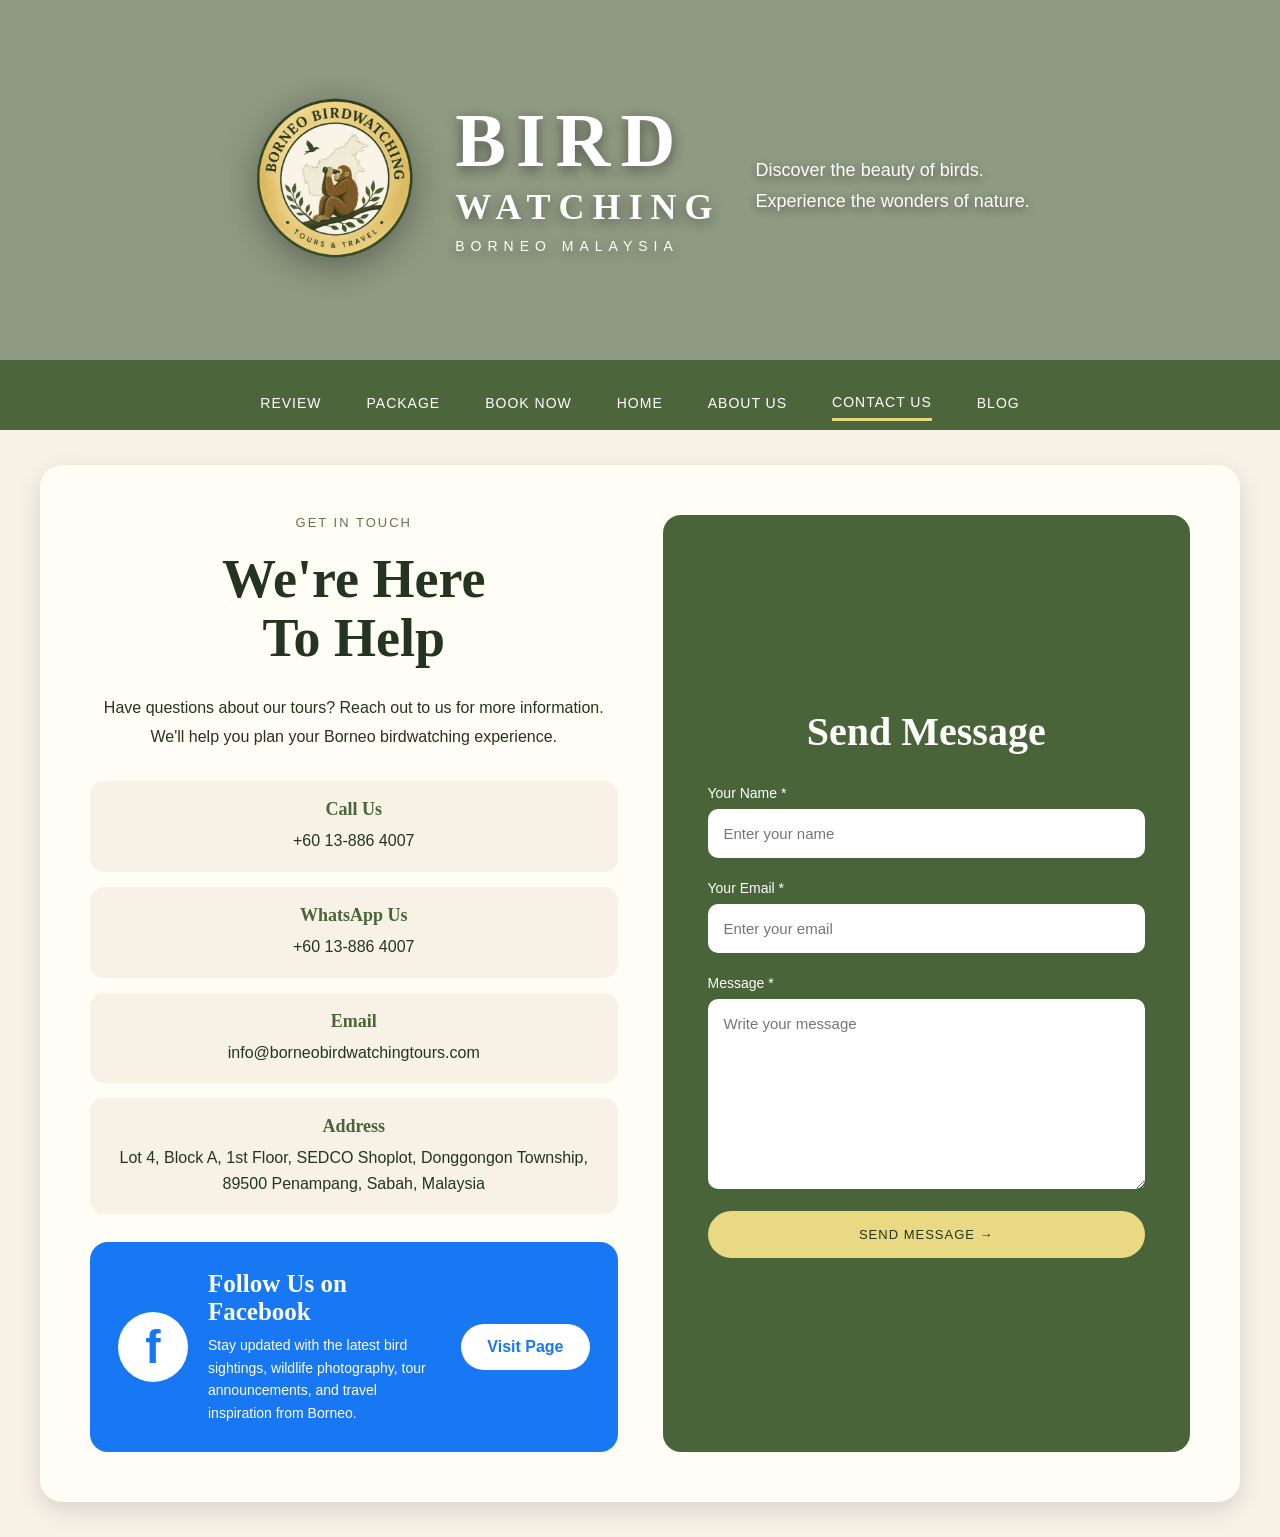
==== contact.html @ b9b0c419 "Add files via upload" ====
<!DOCTYPE html>
<html lang="en">

<head>
    <meta charset="UTF-8">
    <title>Borneo Bird Tour - Contact Us</title>

    <link rel="stylesheet" href="css/global.css">
    <link rel="stylesheet" href="css/contact.css">
</head>

<body>

<header class="hero">
	
	<video autoplay muted loop playsinline class="hero-video"> <source src="https://res.cloudinary.com/hu4hzhgm/video/upload/q_auto,f_auto/homevideo_pj1fxk.mp4" type="video/mp4"> 
	</video>

    <div class="green-overlay"></div>

    <div class="hero-content">
        <div class="brand">

            <img src="images/companylogo.png"
                 alt="Borneo Birdwatching Logo"
                 class="company-logo">

            <div class="brand-text">
                <h1>BIRD</h1>
                <h2>WATCHING</h2>
                <p>BORNEO MALAYSIA</p>
            </div>

            <div class="hero-text">
                <p>Discover the beauty of birds.</p>
                <p>Experience the wonders of nature.</p>
            </div>

        </div>
    </div>

</header>

<nav class="navbar">
    <a href="review.html">Review</a>
    <a href="package.html">Package</a>
    <a href="booknow.html">Book Now</a>
    <a href="index.html">Home</a>
    <a href="about.html">About Us</a>
    <a href="contact.html" class="active">Contact Us</a>
    <a href="blog.html">Blog</a>
</nav>

<main class="main-container">

    <section class="contact-wrapper">

        <div class="contact-info">

            <p class="small-title">GET IN TOUCH</p>

            <h2>We're Here<br>To Help</h2>

            <p class="contact-intro">
                Have questions about our tours?
                Reach out to us for more information.
                We'll help you plan your Borneo birdwatching experience.
            </p>

            <div class="contact-detail">
                <h3>Call Us</h3>
                <p>+60 13-886 4007</p>
            </div>

            <div class="contact-detail">
                <h3>WhatsApp Us</h3>
                <p>+60 13-886 4007</p>
            </div>

            <div class="contact-detail">
                <h3>Email</h3>
                <p>info@borneobirdwatchingtours.com</p>
            </div>

            <div class="contact-detail">
                <h3>Address</h3>
                <p>
                    Lot 4, Block A, 1st Floor,
                    SEDCO Shoplot,
                    Donggongon Township,
                    89500 Penampang,
                    Sabah, Malaysia
                </p>
            </div>

            <div class="facebook-banner">

                <div class="facebook-left">
                    <div class="facebook-icon">f</div>

                    <div>
                        <h3>Follow Us on Facebook</h3>

                        <p>
                            Stay updated with the latest bird sightings,
                            wildlife photography, tour announcements,
                            and travel inspiration from Borneo.
                        </p>
                    </div>
                </div>

                <a href="https://www.facebook.com/sabahguides"
                   target="_blank"
                   class="facebook-btn">
                    Visit Page
                </a>

            </div>

        </div>

        <div class="contact-form-box">

            <h2>Send Message</h2>

            <form action="https://formspree.io/f/mkolpelr" method="POST">

                <input type="hidden" name="_subject" value="New Contact Form Submission">

                <label>Your Name *</label>
                <input
                    type="text"
                    name="name"
                    placeholder="Enter your name"
                    required>

                <label>Your Email *</label>
                <input
                    type="email"
                    name="email"
                    placeholder="Enter your email"
                    required>

                <label>Message *</label>
                <textarea
                    name="message"
                    placeholder="Write your message"
                    required></textarea>

                <button type="submit" class="main-btn">
                    Send Message →
                </button>

            </form>

        </div>

    </section>

</main>

<script src="js/script.js"></script>

</body>
</html>
---- css/global.css ----
* {
    margin: 0;
    padding: 0;
    box-sizing: border-box;
}

body {
    font-family: Georgia, serif;
    background: #f7f1e6;
    color: #24351f;
}

/* HERO */

.hero {
    width: 100%;
    height: 360px;
    position: relative;
    overflow: hidden;
}

.hero-video {
    width: 100%;
    height: 100%;
    object-fit: cover;
    display: block;
}

.green-overlay {
    position: absolute;
    inset: 0;
    background: rgba(48, 75, 39, 0.52);
}

.hero-content {
    position: absolute;
    inset: 0;
    padding: 35px 70px;
    color: white;

    display: flex;
    justify-content: center;
    align-items: center;
}

/* BRAND AREA */

.brand {
    display: flex;
    align-items: center;
    justify-content: center;
    gap: 35px;
}

.company-logo {
    width: 170px;
    height: 170px;
    object-fit: contain;
    filter: drop-shadow(0 8px 18px rgba(0,0,0,0.35));
}

.brand-right {
    text-align: left;
}

.brand-text h1 {
    font-size: 76px;
    letter-spacing: 10px;
    line-height: 0.9;
    color: white;
    text-shadow: 0 4px 14px rgba(0,0,0,0.45);
}

.brand-text h2 {
    margin-top: 12px;
    font-size: 36px;
    letter-spacing: 8px;
    color: white;
    text-shadow: 0 4px 14px rgba(0,0,0,0.45);
}

.brand-text p {
    margin-top: 10px;
    font-family: Arial, sans-serif;
    letter-spacing: 6px;
    font-size: 14px;
    color: white;
    text-shadow: 0 4px 14px rgba(0,0,0,0.45);
}

.hero-text {
    margin-top: 12px;
    font-family: Arial, sans-serif;
    font-size: 18px;
    line-height: 1.7;
    color: white;
    text-shadow: 0 3px 10px rgba(0,0,0,0.45);
}

/* NAVBAR */

.navbar {
    width: 100%;
    min-height: 70px;
    background: rgba(74, 98, 57, 0.98);
    display: flex;
    justify-content: center;
    align-items: center;
    gap: 45px;
    font-family: Arial, sans-serif;
}

.navbar a {
    color: white;
    text-decoration: none;
    text-transform: uppercase;
    font-size: 14px;
    letter-spacing: 1px;
    padding: 24px 0 8px;
}

.navbar a:hover,
.navbar .active {
    border-bottom: 3px solid #e9d982;
}

/* MAIN CONTAINER */

.main-container {
    max-width: 1400px;
    margin: 35px auto;
    padding: 0 40px;
}

/* SMALL TITLE */

.small-title {
    font-family: Arial, sans-serif;
    font-size: 13px;
    letter-spacing: 2px;
    color: #60784c;
    margin-bottom: 20px;
}

/* SHARED BUTTON */

.main-btn {
    display: inline-block;
    background: #496438;
    color: white;
    text-decoration: none;
    padding: 16px 32px;
    border-radius: 30px;
    font-family: Arial, sans-serif;
    text-transform: uppercase;
    font-size: 13px;
    letter-spacing: 1px;
    border: none;
    cursor: pointer;
}

.main-btn:hover {
    background: #324824;
}

/* SHARED ENDING SECTION */

.ending-section {
    margin-top: 40px;
    padding: 70px 40px;
    text-align: center;
    background: #496438;
    color: white;
    border-radius: 18px;
    box-shadow: 0 8px 25px rgba(0,0,0,0.12);
}

.ending-section h2 {
    font-size: 48px;
    margin-bottom: 20px;
}

.ending-section p {
    max-width: 650px;
    margin: 0 auto 30px;
    font-family: Arial, sans-serif;
    font-size: 17px;
    line-height: 1.7;
}

.ending-section .main-btn {
    background: #e9d982;
    color: #24351f;
}

.ending-section .main-btn:hover {
    background: #d8c768;
}

/* MOBILE */

@media (max-width: 900px) {
    .hero {
        height: 320px;
    }

    .hero-content {
        padding: 30px 25px;
    }

    .brand {
        gap: 22px;
    }

    .company-logo {
        width: 110px;
        height: 110px;
    }

    .brand-text h1 {
        font-size: 54px;
        letter-spacing: 6px;
    }

    .brand-text h2 {
        font-size: 25px;
        letter-spacing: 5px;
    }

    .brand-text p {
        font-size: 11px;
        letter-spacing: 3px;
    }

    .hero-text {
        font-size: 14px;
        line-height: 1.5;
    }

    .navbar {
        min-height: auto;
        flex-wrap: nowrap;
        overflow-x: auto;
        justify-content: flex-start;
        gap: 28px;
        padding: 16px 25px;
        scrollbar-width: none;
    }

    .navbar::-webkit-scrollbar {
        display: none;
    }

    .navbar a {
        flex: 0 0 auto;
        padding: 8px 0;
        font-size: 12px;
        white-space: nowrap;
    }

    .main-container {
        padding: 0 25px;
    }

    .ending-section {
        padding: 55px 30px;
    }

    .ending-section h2 {
        font-size: 36px;
    }

    .ending-section p {
        font-size: 15px;
    }
}

@media (max-width: 500px) {
    .hero {
        height: 260px;
    }

    .hero-content {
        padding: 22px 18px;
    }

    .brand {
        gap: 14px;
    }

    .company-logo {
        width: 75px;
        height: 75px;
    }

    .brand-text h1 {
        font-size: 38px;
        letter-spacing: 4px;
    }

    .brand-text h2 {
        margin-top: 6px;
        font-size: 18px;
        letter-spacing: 3px;
    }

    .brand-text p {
        margin-top: 6px;
        font-size: 9px;
        letter-spacing: 2px;
    }

    .hero-text {
        margin-top: 8px;
        font-size: 11px;
        line-height: 1.5;
    }

    .navbar {
        gap: 24px;
        padding: 14px 22px;
    }

    .navbar a {
        font-size: 10px;
    }

    .main-container {
        padding: 0 18px;
    }

    .ending-section {
        padding: 45px 22px;
    }

    .ending-section h2 {
        font-size: 30px;
    }
}
---- css/contact.css ----
/* CONTACT PAGE */

.contact-wrapper {
    background: #fffdf6;
    border-radius: 22px;
    padding: 50px;
    display: grid;
    grid-template-columns: 1fr 1fr;
    gap: 45px;
    align-items: stretch;
    box-shadow: 0 8px 25px rgba(0,0,0,0.12);
}

/* LEFT SIDE */

.contact-info {
    text-align: center;
}

.contact-info h2 {
    font-size: 54px;
    line-height: 1.1;
    margin-bottom: 25px;
}

.contact-intro {
    max-width: 530px;
    margin: 0 auto 30px;
    font-family: Arial, sans-serif;
    font-size: 16px;
    line-height: 1.8;
}

.contact-detail {
    background: #f7f1e6;
    padding: 18px 22px;
    border-radius: 14px;
    margin-bottom: 15px;
    text-align: center;
    transition: 0.3s;
}

.contact-detail:hover {
    transform: translateY(-3px);
    box-shadow: 0 10px 20px rgba(0,0,0,0.08);
}

.contact-detail h3 {
    color: #496438;
    font-size: 18px;
    margin-bottom: 8px;
}

.contact-detail p {
    font-family: Arial, sans-serif;
    line-height: 1.6;
    word-break: break-word;
}

/* FACEBOOK BAR */

.facebook-banner {
    margin-top: 28px;
    background: #1877F2;
    border-radius: 18px;
    padding: 28px;
    color: white;
    display: flex;
    align-items: center;
    justify-content: space-between;
    gap: 22px;
    width: 100%;
}

.facebook-left {
    display: flex;
    align-items: center;
    gap: 20px;
    text-align: left;
}

.facebook-icon {
    width: 70px;
    height: 70px;
    min-width: 70px;
    border-radius: 50%;
    background: white;
    color: #1877F2;
    font-size: 46px;
    font-weight: bold;
    font-family: Arial, sans-serif;
    display: flex;
    justify-content: center;
    align-items: center;
}

.facebook-banner h3 {
    font-size: 25px;
    margin-bottom: 8px;
}

.facebook-banner p {
    font-family: Arial, sans-serif;
    line-height: 1.6;
    font-size: 14px;
    max-width: 360px;
}

.facebook-btn {
    background: white;
    color: #1877F2;
    text-decoration: none;
    padding: 14px 26px;
    border-radius: 40px;
    font-family: Arial, sans-serif;
    font-weight: bold;
    white-space: nowrap;
    transition: 0.3s;
}

.facebook-btn:hover {
    transform: translateY(-3px);
    background: #f2f2f2;
}

/* RIGHT SIDE */

.contact-form-box {
    background: #496438;
    color: white;
    border-radius: 18px;
    padding: 45px;
    display: flex;
    flex-direction: column;
    justify-content: center;
}

.contact-form-box h2 {
    font-size: 40px;
    margin-bottom: 30px;
    text-align: center;
}

.contact-form-box form {
    display: flex;
    flex-direction: column;
}

.contact-form-box label {
    font-family: Arial, sans-serif;
    font-size: 14px;
    margin-bottom: 8px;
}

.contact-form-box input,
.contact-form-box textarea {
    width: 100%;
    padding: 16px;
    margin-bottom: 22px;
    border: none;
    border-radius: 10px;
    outline: none;
    font-family: Arial, sans-serif;
    font-size: 15px;
}

.contact-form-box textarea {
    height: 190px;
    resize: vertical;
}

.contact-form-box .main-btn {
    border: none;
    cursor: pointer;
    background: #e9d982;
    color: #24351f;
    transition: 0.3s;
}

.contact-form-box .main-btn:hover {
    background: #d8c768;
    transform: translateY(-2px);
}

/* =========================
   CONTACT MOBILE
========================= */

@media (max-width: 900px) {

    .contact-wrapper {
        grid-template-columns: 1fr;
        gap: 30px;
        padding: 30px;
    }

    .contact-info h2 {
        font-size: 38px;
        line-height: 1.1;
    }

    .contact-info p {
        font-size: 15px;
        line-height: 1.6;
    }

    .contact-form {
        padding: 25px;
    }

    .contact-form input,
    .contact-form textarea {
        font-size: 15px;
    }

    .facebook-banner {
        flex-direction: column;
        align-items: stretch;
        text-align: center;
        gap: 22px;
        padding: 28px;
    }

    .facebook-left {
        flex-direction: column;
        text-align: center;
        gap: 14px;
    }

    .facebook-banner p {
        max-width: 100%;
        font-size: 15px;
    }

    .facebook-btn {
        text-align: center;
        width: 100%;
    }
}


/* =========================
   SMALL PHONE
========================= */

@media (max-width: 500px) {

    .contact-wrapper {
        padding: 22px;
        gap: 25px;
    }

    .contact-info h2 {
        font-size: 30px;
    }

    .contact-info p {
        font-size: 14px;
    }

    .contact-form {
        padding: 20px;
        border-radius: 18px;
    }

    .contact-form input,
    .contact-form textarea {
        padding: 13px 14px;
        font-size: 14px;
    }

    .facebook-banner {
        padding: 22px;
        border-radius: 18px;
    }

    .facebook-banner h3 {
        font-size: 22px;
    }

    .facebook-banner p {
        font-size: 14px;
    }

    .facebook-btn {
        padding: 14px 22px;
        font-size: 12px;
    }
}
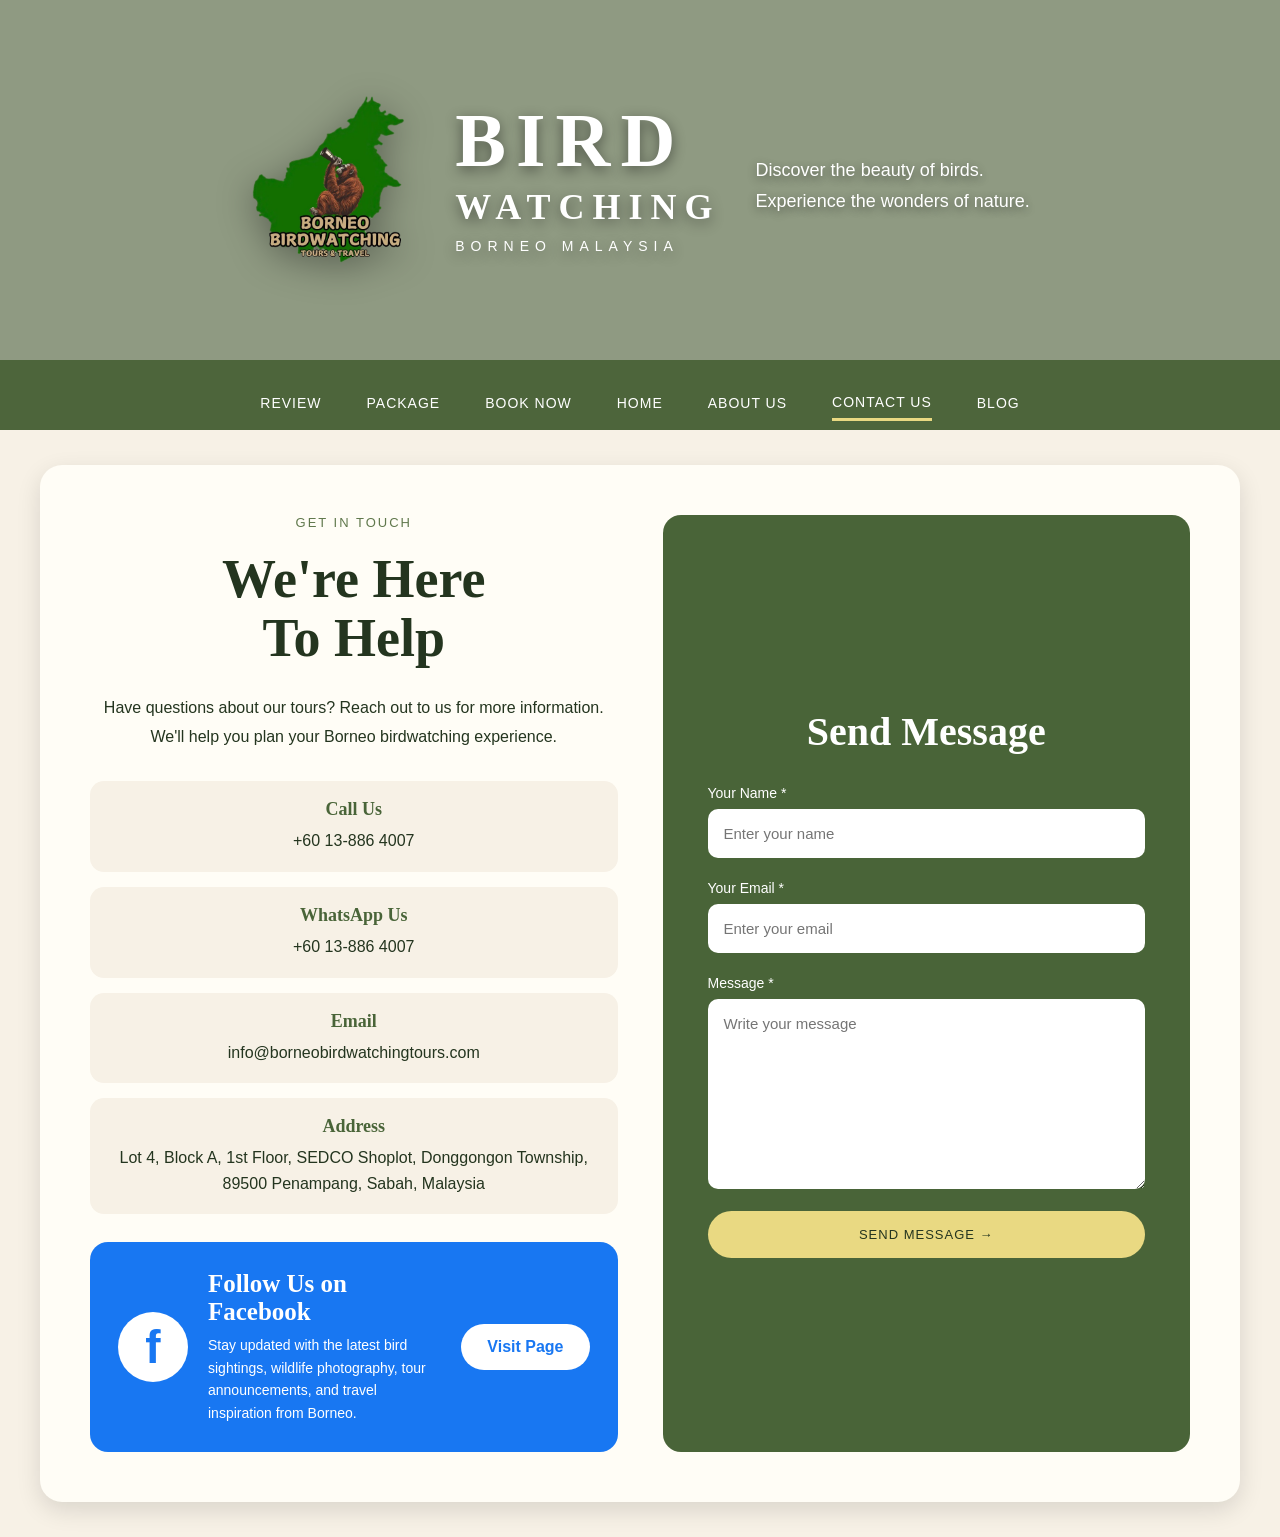
==== commit 0edef07c: "Update contact.html" ====
--- a/contact.html
+++ b/contact.html
@@ -123,7 +123,7 @@
 
             <h2>Send Message</h2>
 
-            <form action="https://formspree.io/f/mkolpelr" method="POST">
+            <form action="https://formspree.io/f/xrewreyp" method="POST">
 
                 <input type="hidden" name="_subject" value="New Contact Form Submission">
 
@@ -162,4 +162,4 @@
 <script src="js/script.js"></script>
 
 </body>
-</html>+</html>
